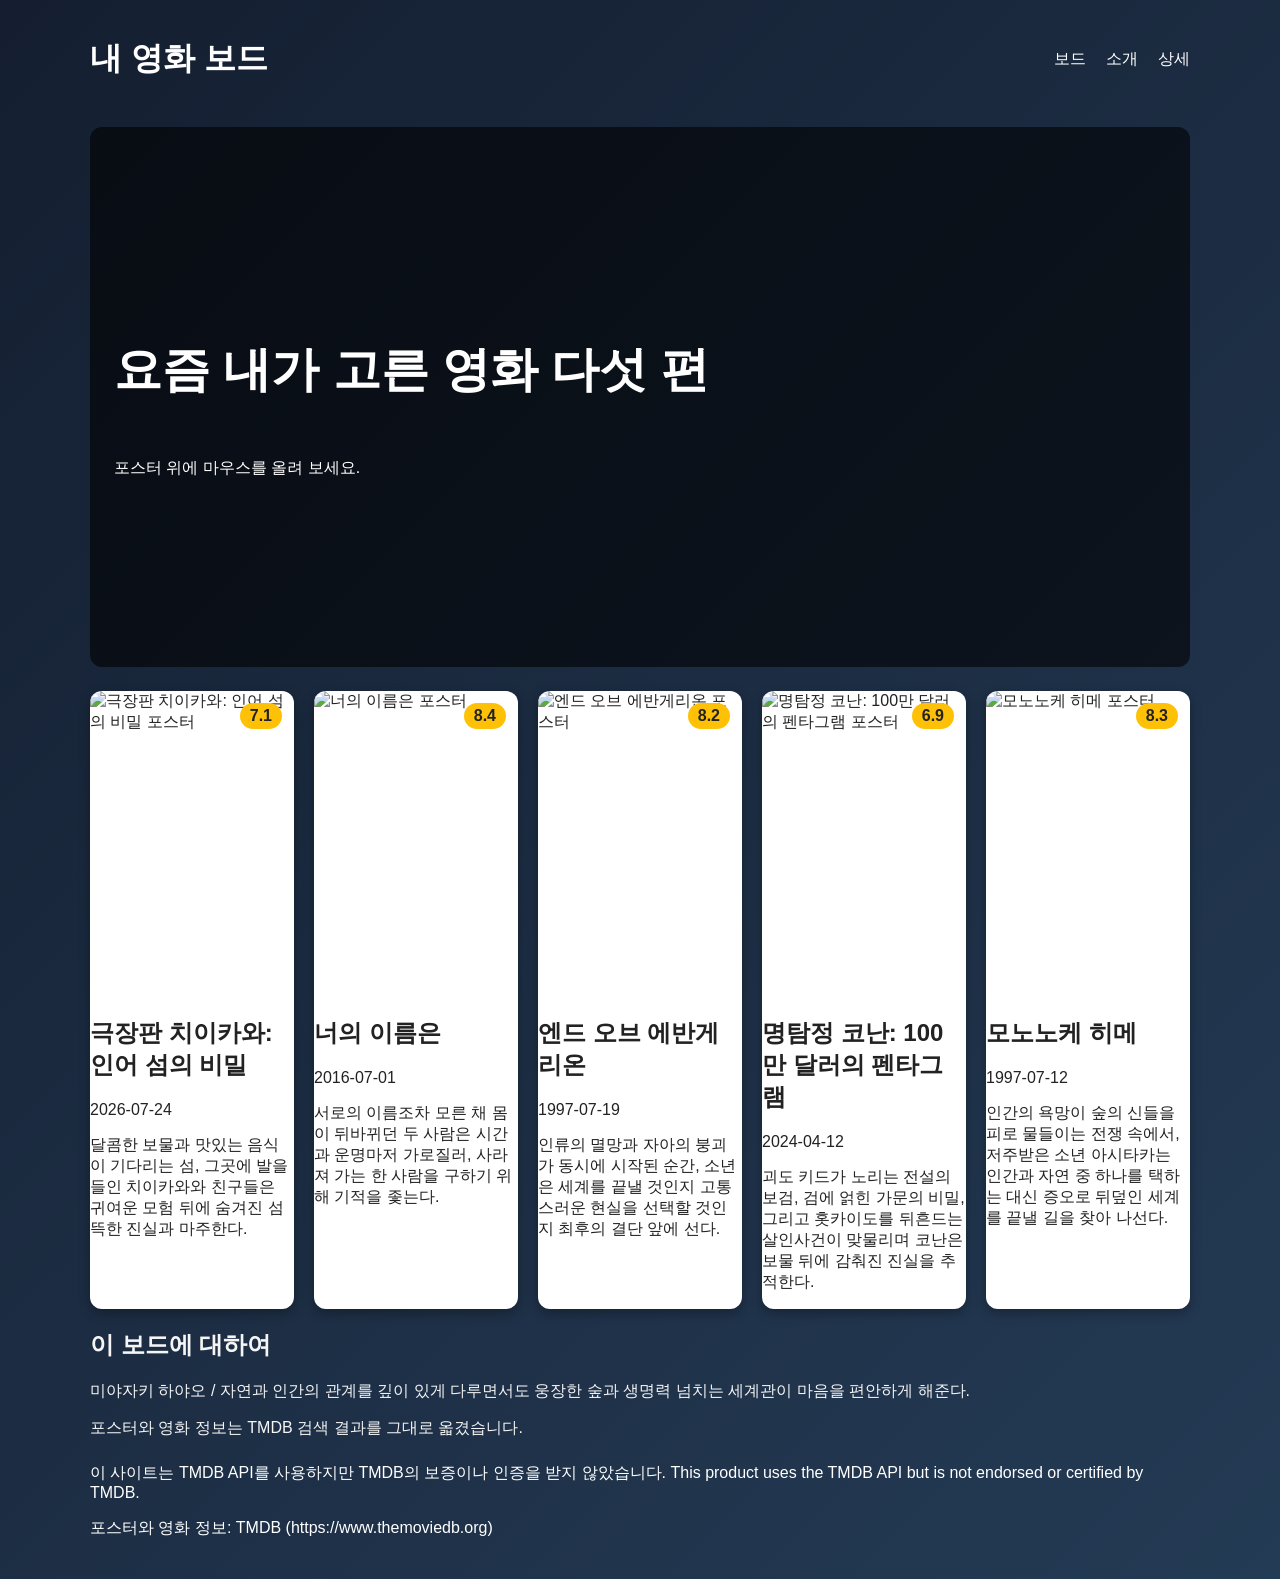
==== index.html @ 2e4b2df7 "w07 완료" ====
<!DOCTYPE html>
<html lang="ko">

<head>
    <meta charset="UTF-8">
    <meta name="viewport" content="width=device-width, initial-scale=1.0">
    <title>내 영화 보드</title>

    <link rel="stylesheet" href="style.css">
</head>

<body>
    <header class="top">
        <h1>내 영화 보드</h1>
        <nav>
            <ul>
                <li><a href="#board">보드</a></li>
                <li><a href="#about">소개</a></li>
                <li><a href="#detail.html">상세</a></li>
            </ul>
        </nav>
    </header>

    <section class="hero">
        <h2>요즘 내가 고른 영화 다섯 편</h2>
        <p>포스터 위에 마우스를 올려 보세요.</p>
    </section>


    <main>
        <section class="board" id="board">

            <article class="card">
                <img class="poster" src="https://image.tmdb.org/t/p/w342/5TMyytCI5Pfc9c1eNsljiCdiB05.jpg"
                    alt="극장판 치이카와: 인어 섬의 비밀 포스터">
                <span class="badge">7.1</span>
                <div class="info">
                    <h2>극장판 치이카와: 인어 섬의 비밀</h2>
                    <p class="year">2026-07-24</p>
                    <p class="overview">달콤한 보물과 맛있는 음식이 기다리는 섬, 그곳에 발을 들인 치이카와와 친구들은 귀여운 모험 뒤에 숨겨진 섬뜩한 진실과 마주한다. </p>
                </div>
            </article>

            <article class="card">
                <img class="poster" src="https://image.tmdb.org/t/p/w342/2DJCufz3Oa703PbLjNX1pM6MCG2.jpg"
                    alt="너의 이름은 포스터">
                <span class="badge">8.4</span>
                <div class="info">
                    <h2>너의 이름은</h2>
                    <p class="year">2016-07-01</p>
                    <p class="overview">서로의 이름조차 모른 채 몸이 뒤바뀌던 두 사람은 시간과 운명마저 가로질러, 사라져 가는 한 사람을 구하기 위해 기적을 좇는다.</p>
                </div>
            </article>

            <article class="card">
                <img class="poster" src="https://image.tmdb.org/t/p/w342/AfyuI3glMCBDFmNPj9PY6DwbgGp.jpg"
                    alt="엔드 오브 에반게리온 포스터">
                <span class="badge">8.2</span>
                <div class="info">
                    <h2>엔드 오브 에반게리온</h2>
                    <p class="year">1997-07-19</p>
                    <p class="overview">인류의 멸망과 자아의 붕괴가 동시에 시작된 순간, 소년은 세계를 끝낼 것인지 고통스러운 현실을 선택할 것인지 최후의 결단 앞에 선다. </p>
                </div>
            </article>

            <article class="card">
                <img class="poster" src="https://image.tmdb.org/t/p/w342/4TMkOnI6rCYxqD059aeeQSBv5mc.jpg"
                    alt="명탐정 코난: 100만 달러의 펜타그램 포스터">
                <span class="badge">6.9</span>
                <div class="info">
                    <h2>명탐정 코난: 100만 달러의 펜타그램</h2>
                    <p class="year">2024-04-12</p>
                    <p class="overview">괴도 키드가 노리는 전설의 보검, 검에 얽힌 가문의 비밀, 그리고 홋카이도를 뒤흔드는 살인사건이 맞물리며 코난은 보물 뒤에 감춰진 진실을
                        추적한다.
                    </p>
                </div>
            </article>

            <article class="card">
                <img class="poster" src="https://image.tmdb.org/t/p/w342/gl0jzn4BupSbL2qMVeqrjKkF9Js.jpg"
                    alt="모노노케 히메 포스터">
                <span class="badge">8.3</span>
                <div class="info">
                    <h2>모노노케 히메</h2>
                    <p class="year">1997-07-12</p>
                    <p class="overview">인간의 욕망이 숲의 신들을 피로 물들이는 전쟁 속에서, 저주받은 소년 아시타카는 인간과 자연 중 하나를 택하는 대신 증오로 뒤덮인 세계를 끝낼
                        길을
                        찾아 나선다. </p>
                </div>
            </article>
        </section>

        <section id="about">
            <h2>이 보드에 대하여</h2>
            <p>미야자키 하야오 / 자연과 인간의 관계를 깊이 있게 다루면서도 웅장한 숲과 생명력 넘치는 세계관이 마음을 편안하게 해준다.</p>
            <p>포스터와 영화 정보는 TMDB 검색 결과를 그대로 옯겼습니다.</p>
        </section>
    </main>

    <footer>
        <p>이 사이트는 TMDB API를 사용하지만 TMDB의 보증이나 인증을 받지 않았습니다.
            This product uses the TMDB API but is not endorsed or certified by TMDB.</p>
        <p>포스터와 영화 정보: TMDB (https://www.themoviedb.org)</p>
    </footer>
</body>

</html>
---- style.css ----
body {
    background: linear-gradient(135deg, #141e30, #243b55);
    min-height: 100vh;
    box-sizing: border-box;
    margin: 0;
    padding: 16px;
    color: #f5f5f5;
    font-family: "Do Hyeon", sans-serif;
}

.card {
    border-radius: 12px;
    overflow: hidden;
    color: #222;
    box-shadow: 0 4px 12px rgba(0, 0, 0, 0.3);
    background: #fff;
    position: relative;
    transition: transform 0.3s, box-shadow 0.3s;
}

.card:hover {
    transform: translateY(-8px);
    box-shadow: 0 12px 32px rgba(255, 193, 7, 0.6);
}

.poster {
    width: 100%;
    display: block;
    aspect-ratio: 2 / 3;
    object-fit: cover;
}

.badge {
    position: absolute;
    top: 12px;
    right: 12px;
    background: #ffc107;
    color: #222;
    padding: 4px 10px;
    border-radius: 999px;
    font-weight: bold;
    animation: pulse 2s infinite;
}

.board {
    display: grid;
    grid-template-columns: repeat(auto-fit, minmax(200px, 1fr));
    gap: 20px;
}

.top {
    display: flex;
    justify-content: space-between;
    align-items: center;
}

.hero {
    background-image: linear-gradient(rgba(0, 0, 0, 0.6), rgba(0, 0, 0, 0.6)), url("https://image.tmdb.org/t/p/w1280/rVOll8XOde5BuIF4tGO1q0pfngQ.jpg");
    background-size: cover;
    background-position: center;
    min-height: 40vh;
    padding: 24px;
    box-sizing: border-box;
    color: #fff;
    border-radius: 12px;
    display: flex;
    flex-direction: column;
    justify-content: center;
}

nav ul {
    display: flex;
    gap: 20px;
    list-style: none;
    padding: 0;
    margin: 0;
    flex-direction: column;


}

nav a {
    color: #fff;
    text-decoration: none;
}

main,
.top,
.hero,
footer {
    max-width: 1100px;
    margin: 0 auto 24px;
}

h1 {
    color: #fff;
}

footer {
    color: #fff;
}

@keyframes pulse {

    0%,
    100% {
        transform: scale(1);
    }

    50% {
        transform: scale(1.15);
    }
}

@media (min-width: 1024px) {
    .hero {
        min-height: 60vh;
    }

    .hero h2 {
        font-size: 3rem;
    }
}

@media (min-width: 600px) {
    nav ul {
        flex-direction: row;
        gap: 20px;
    }
}
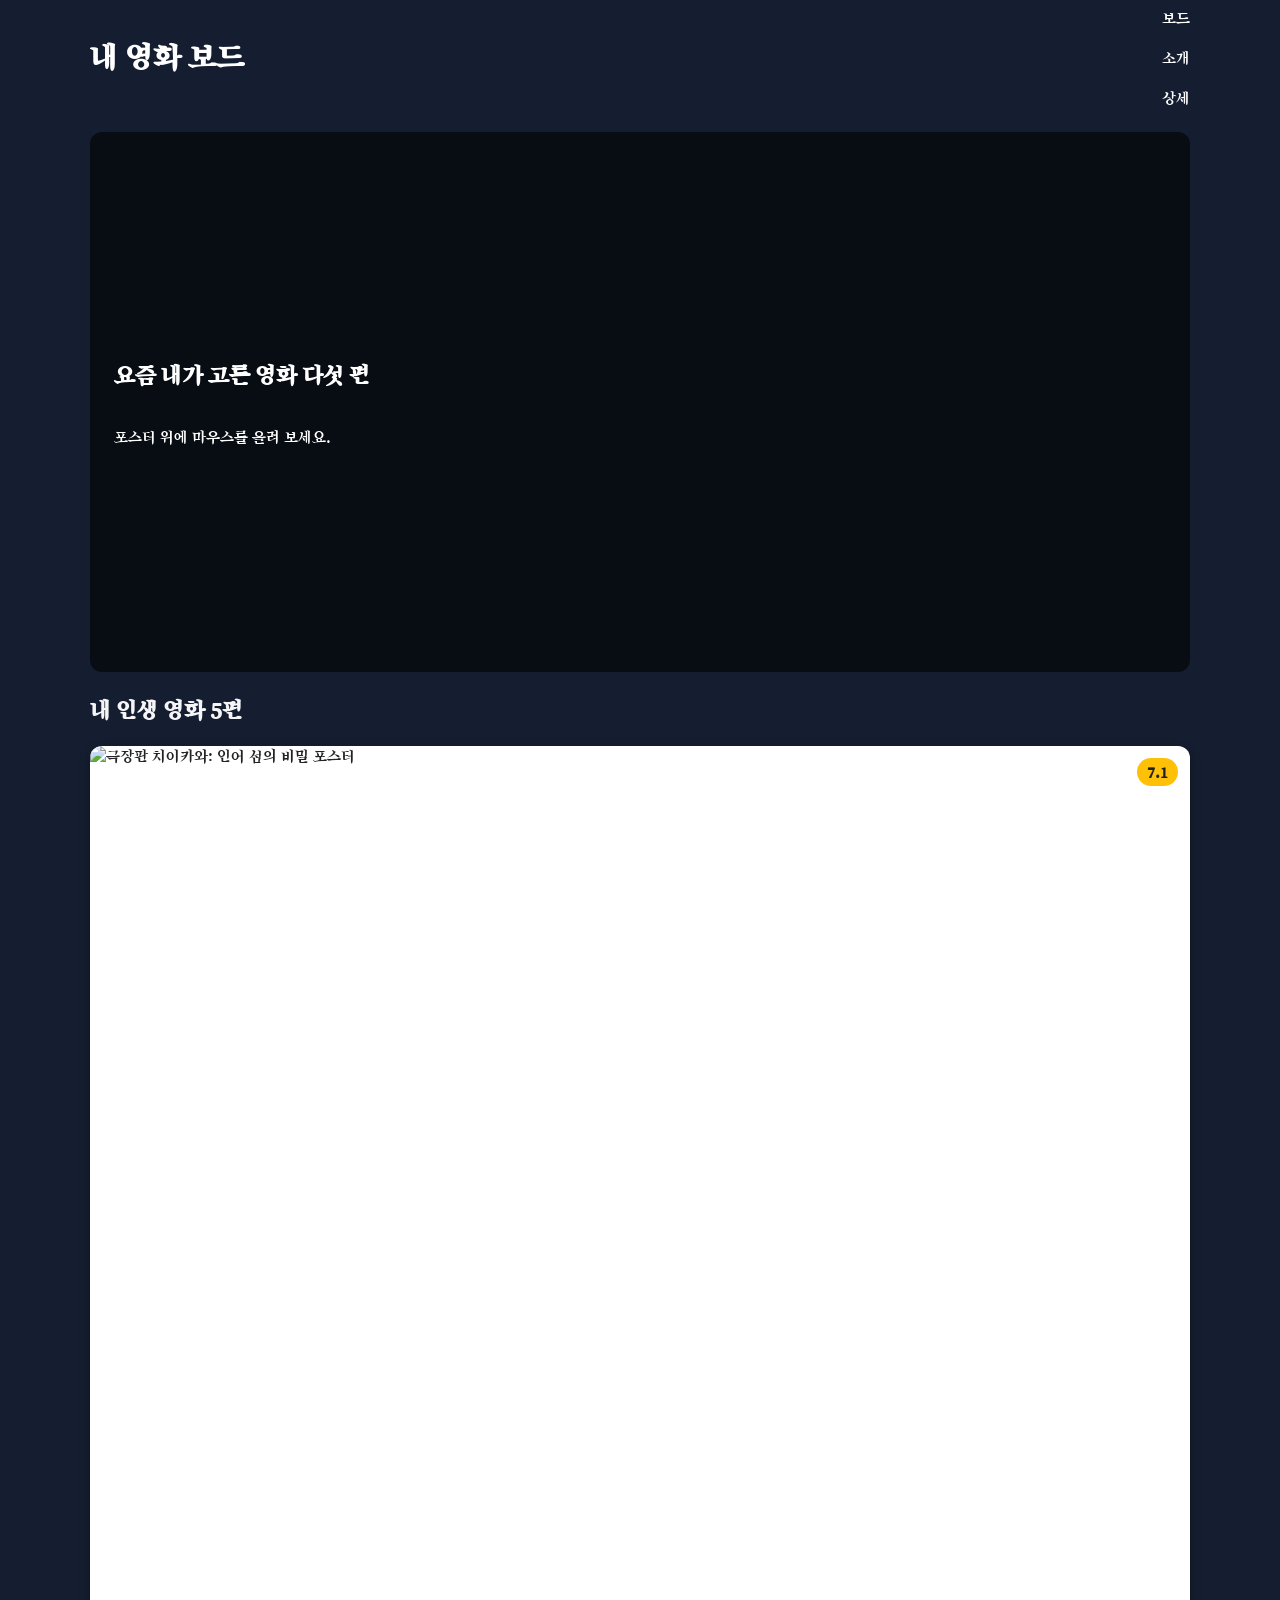
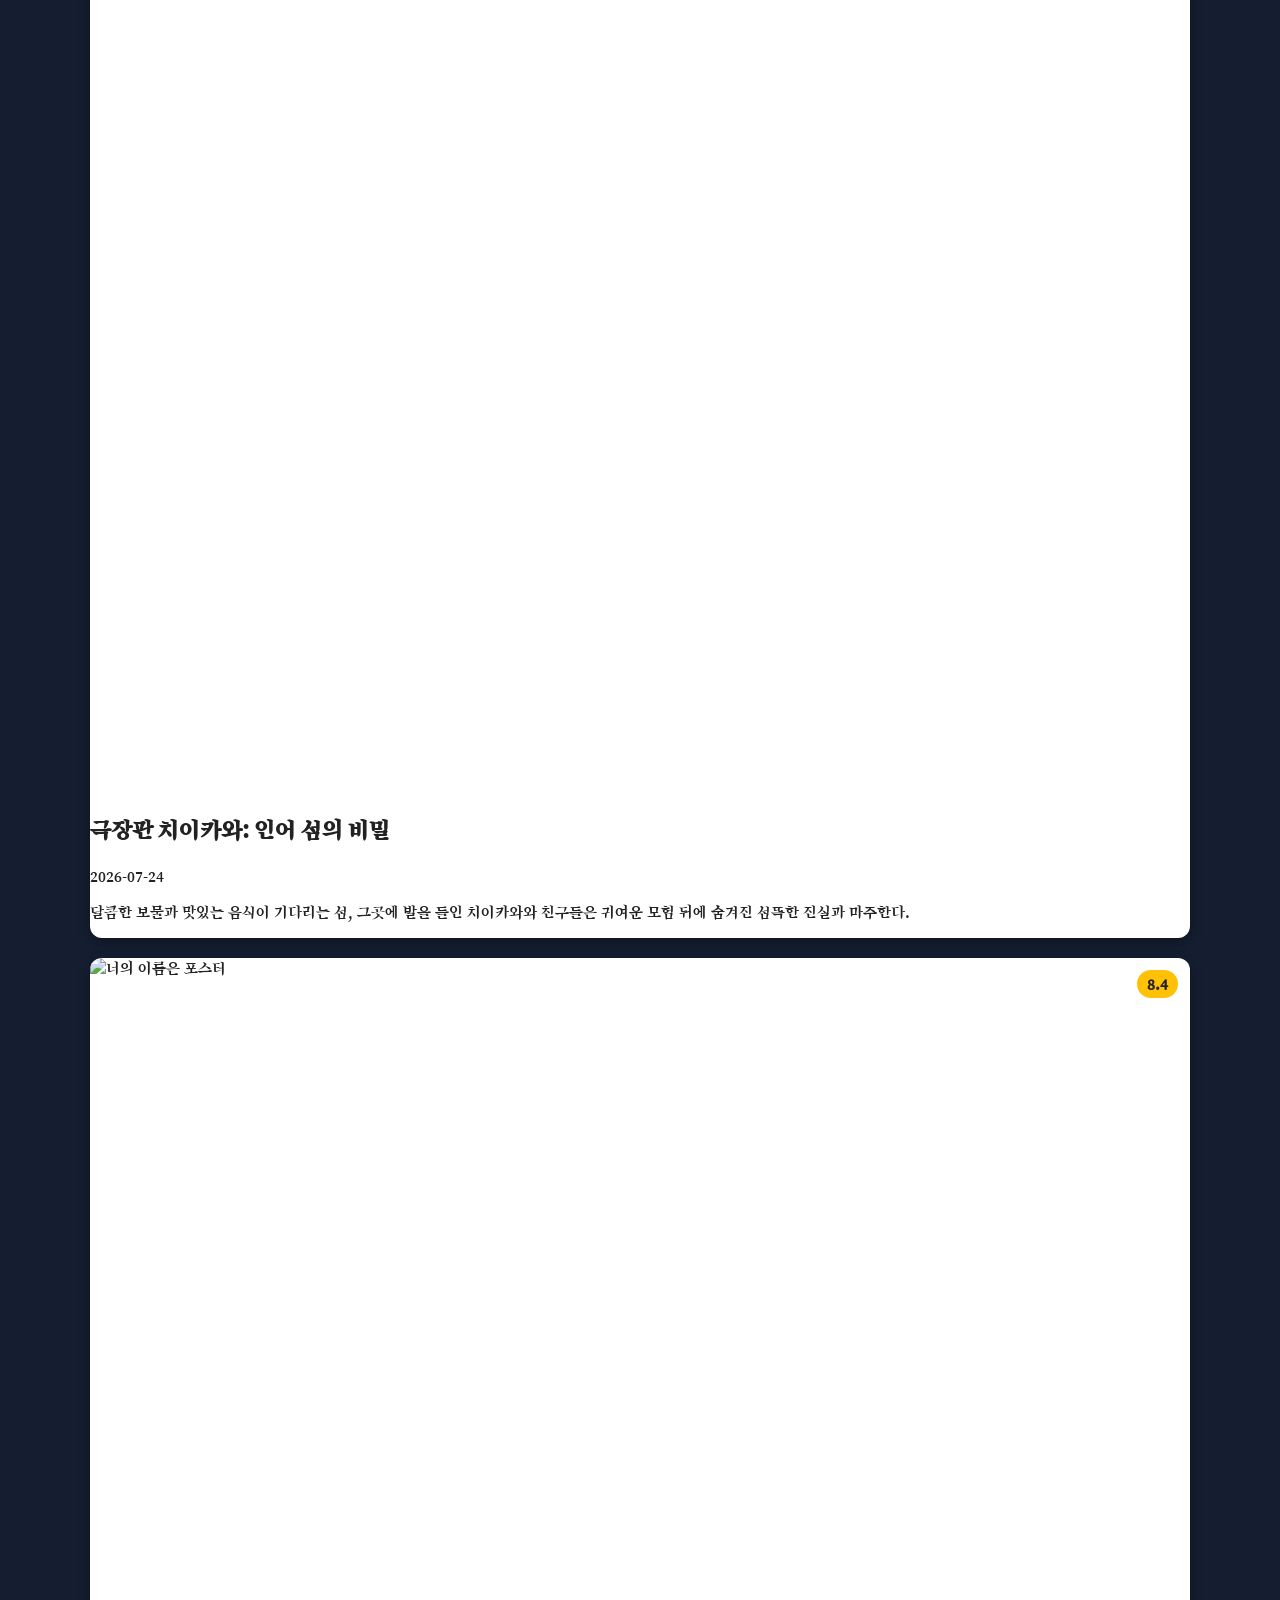
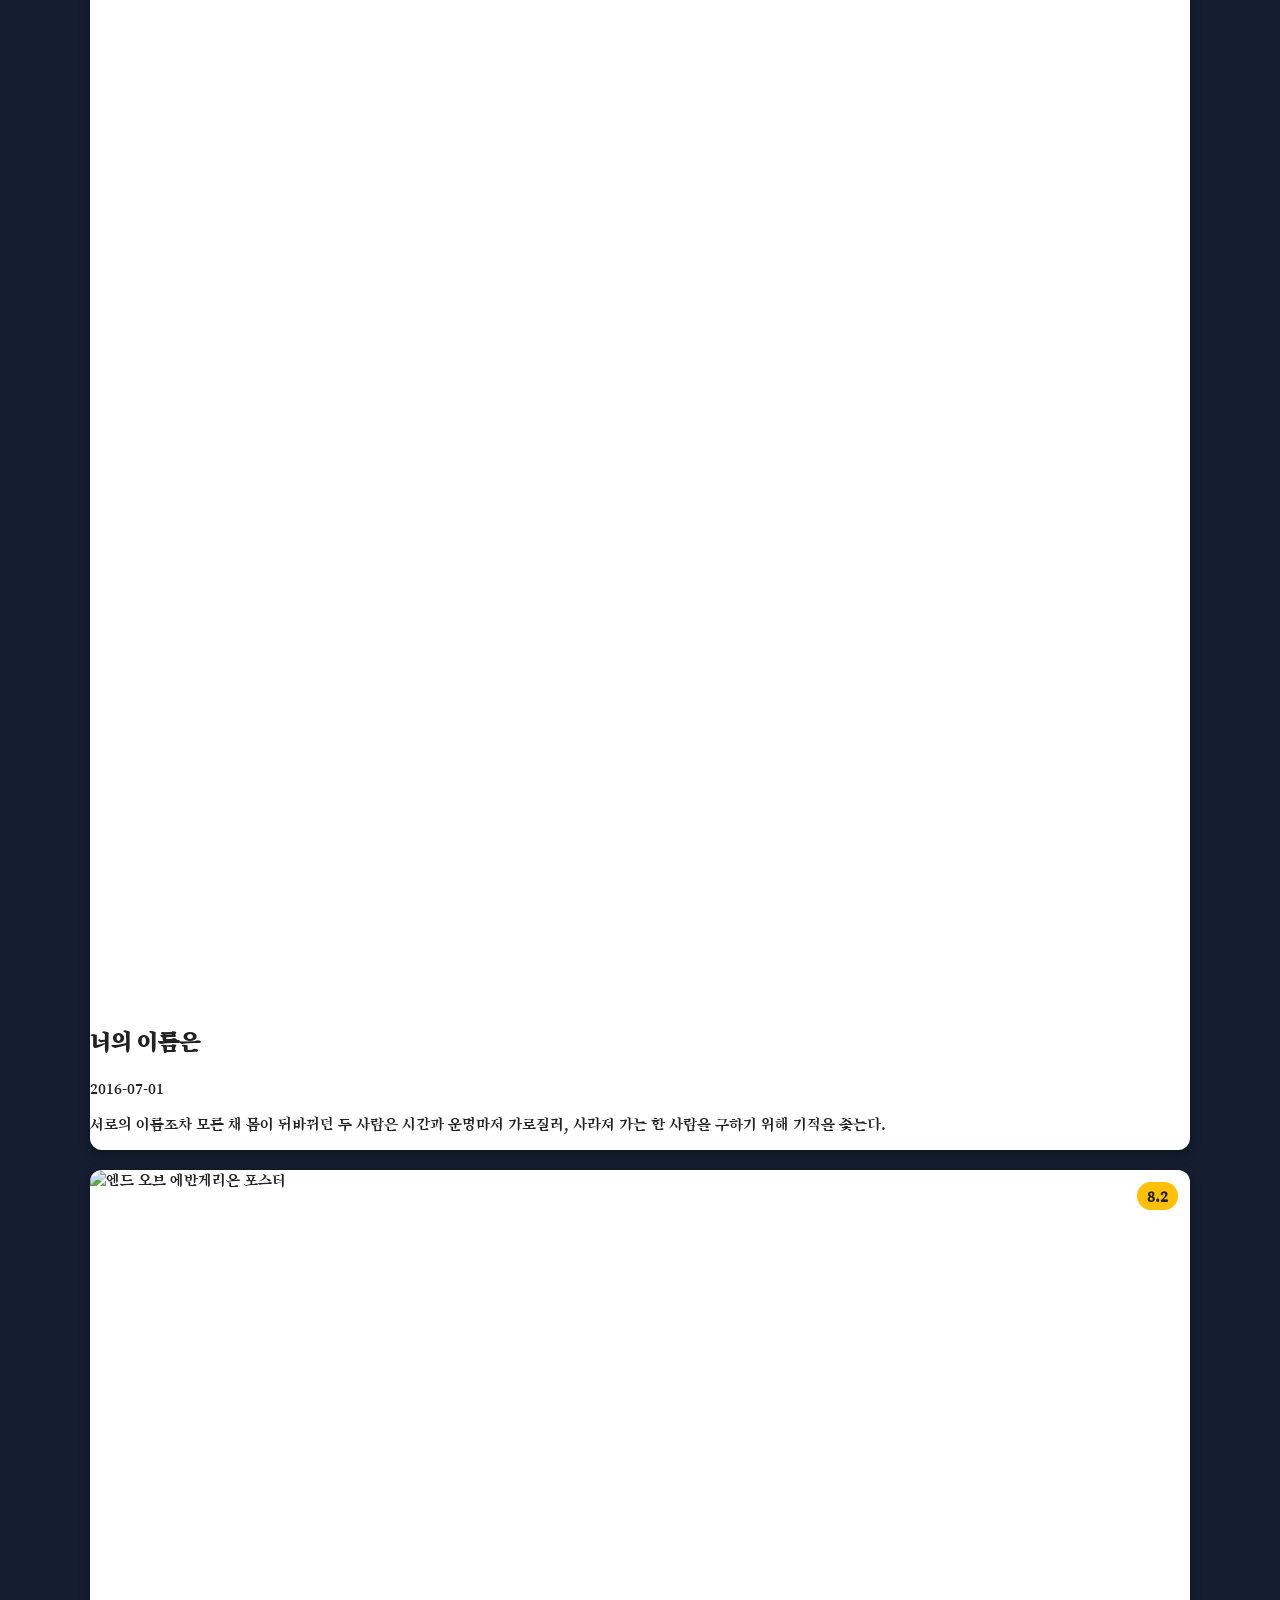
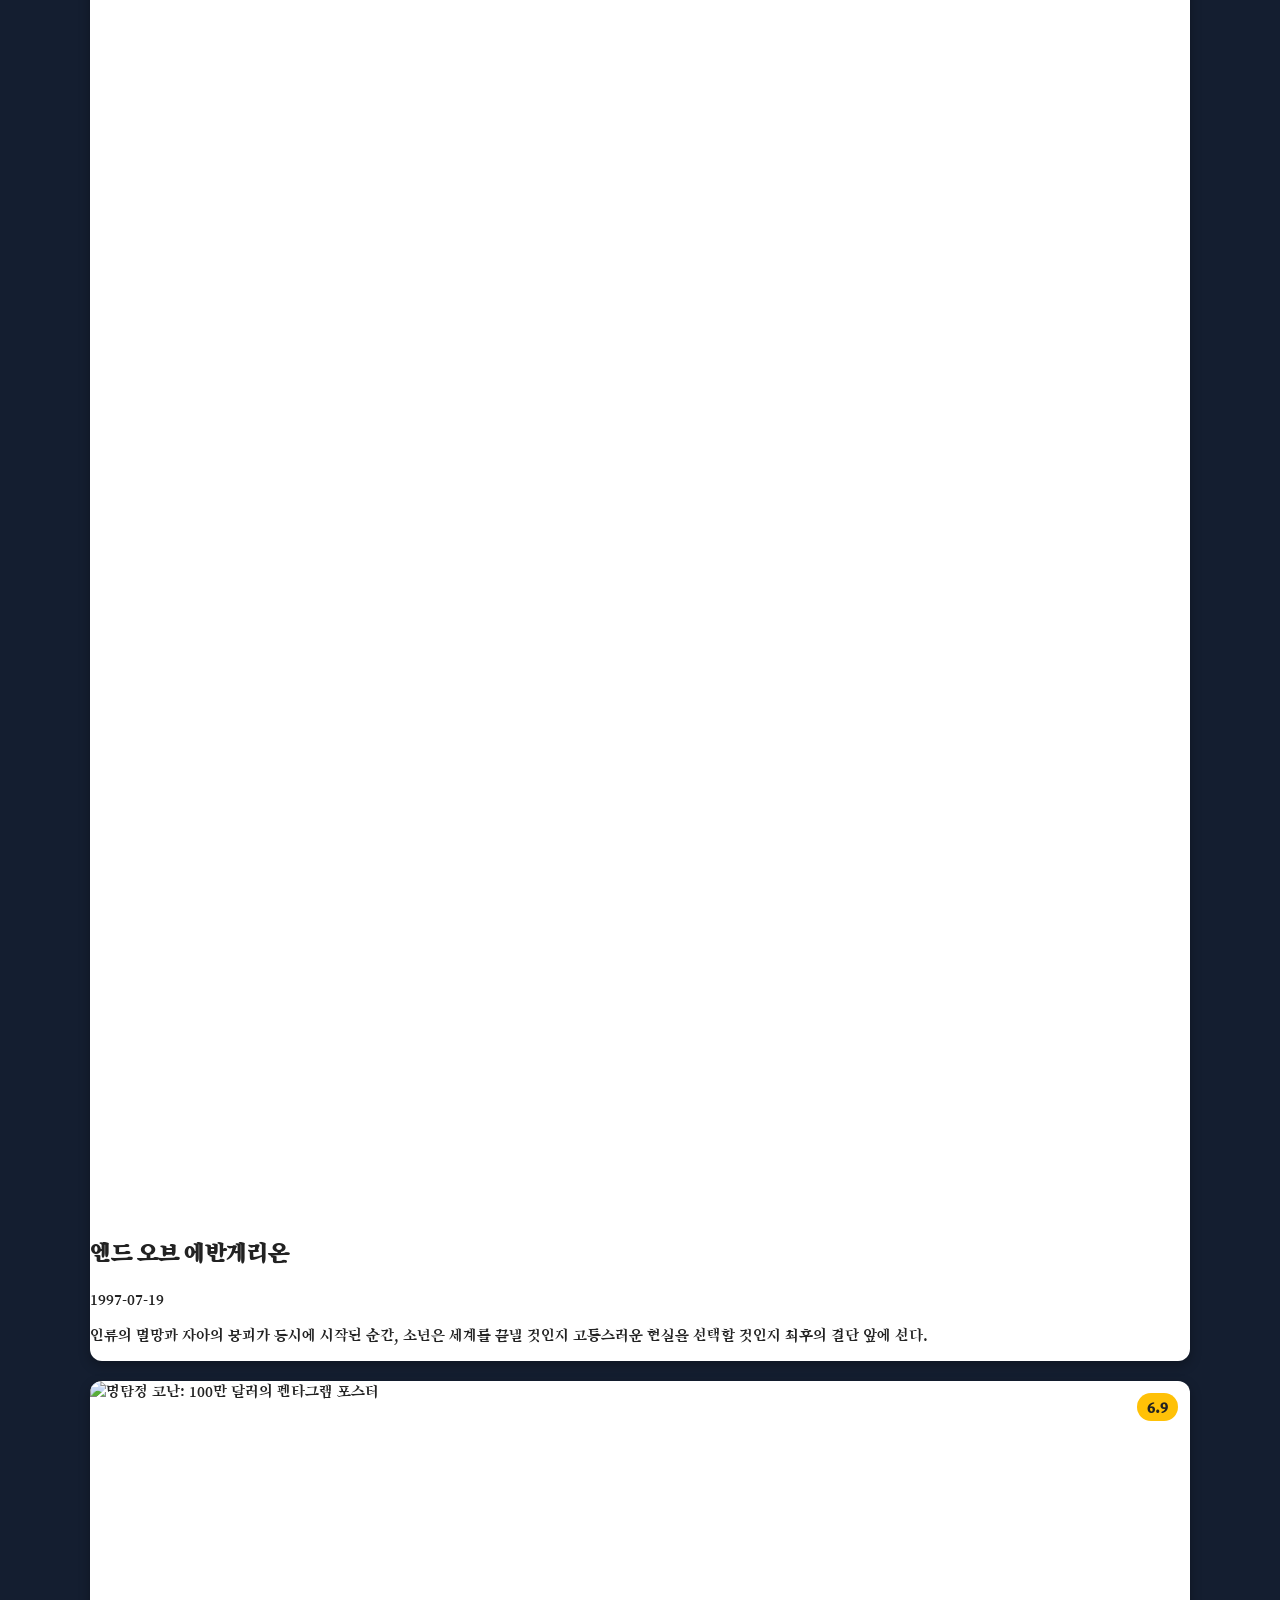
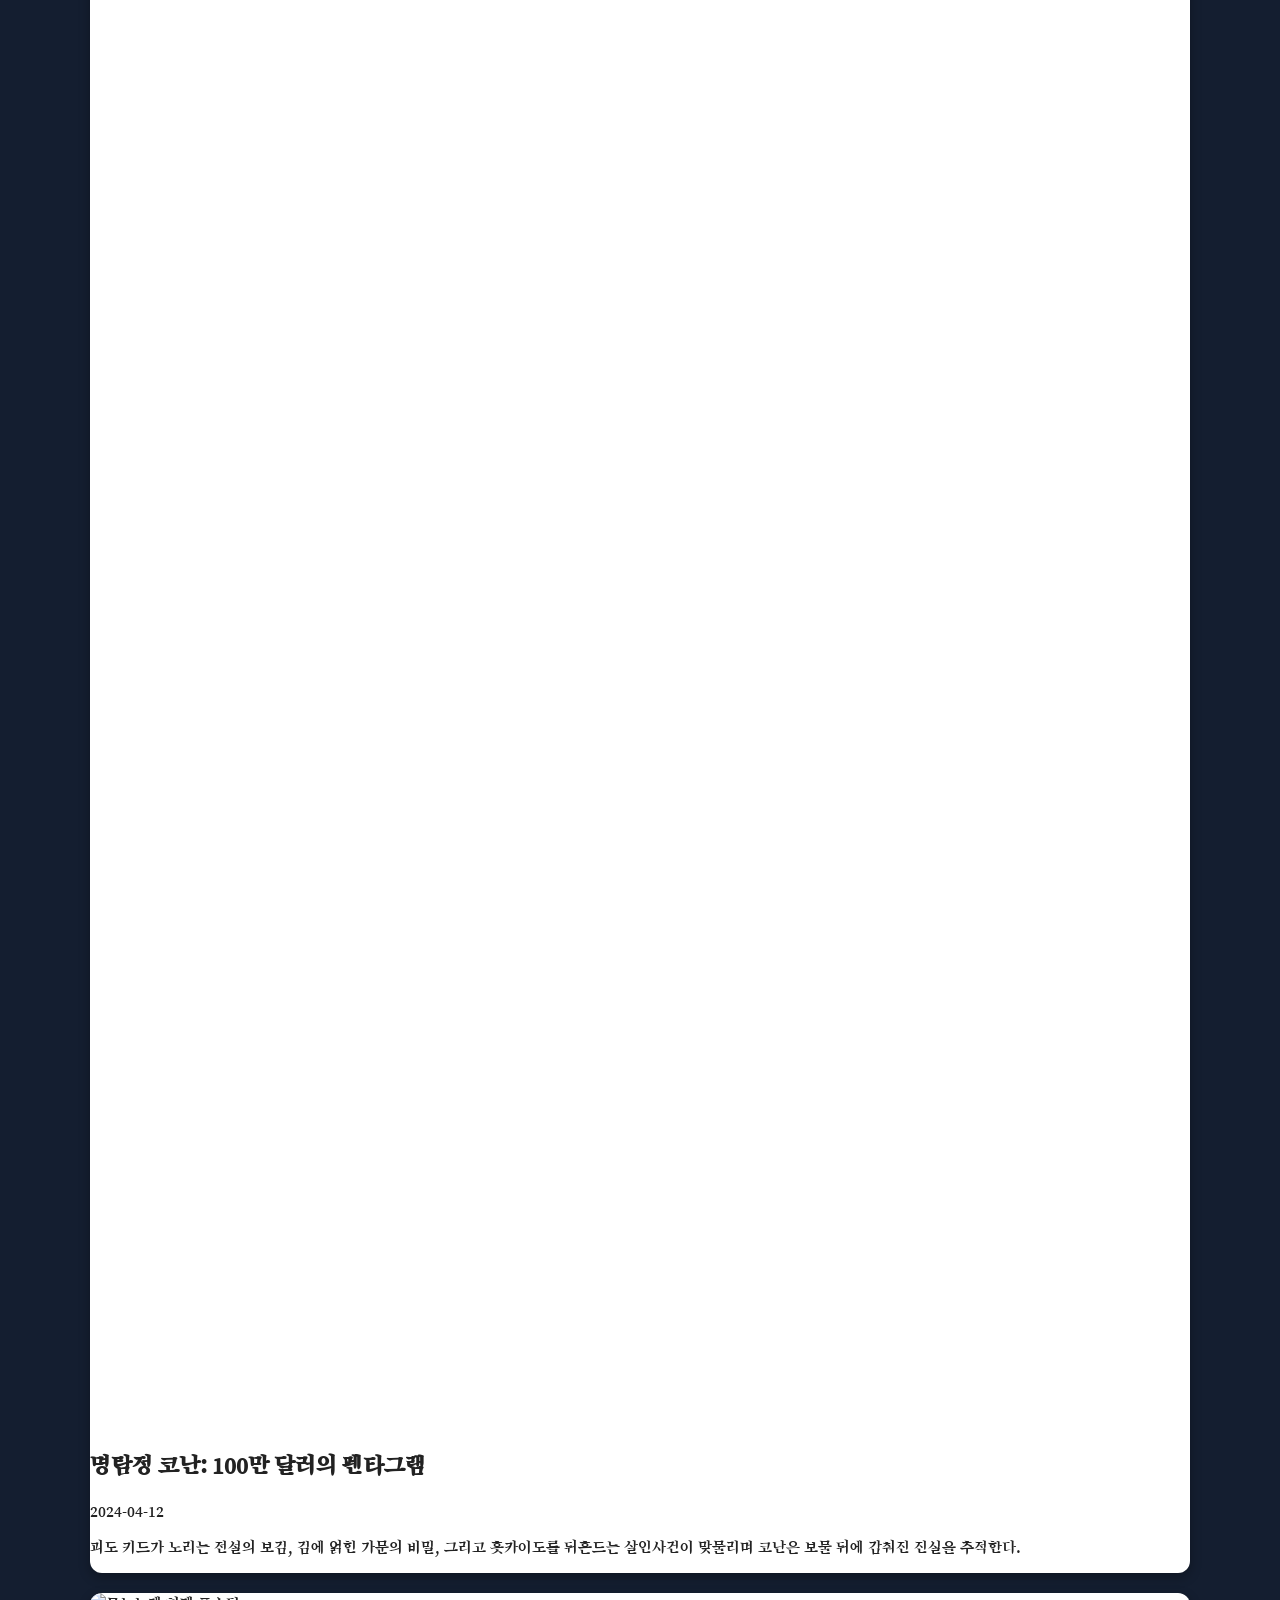
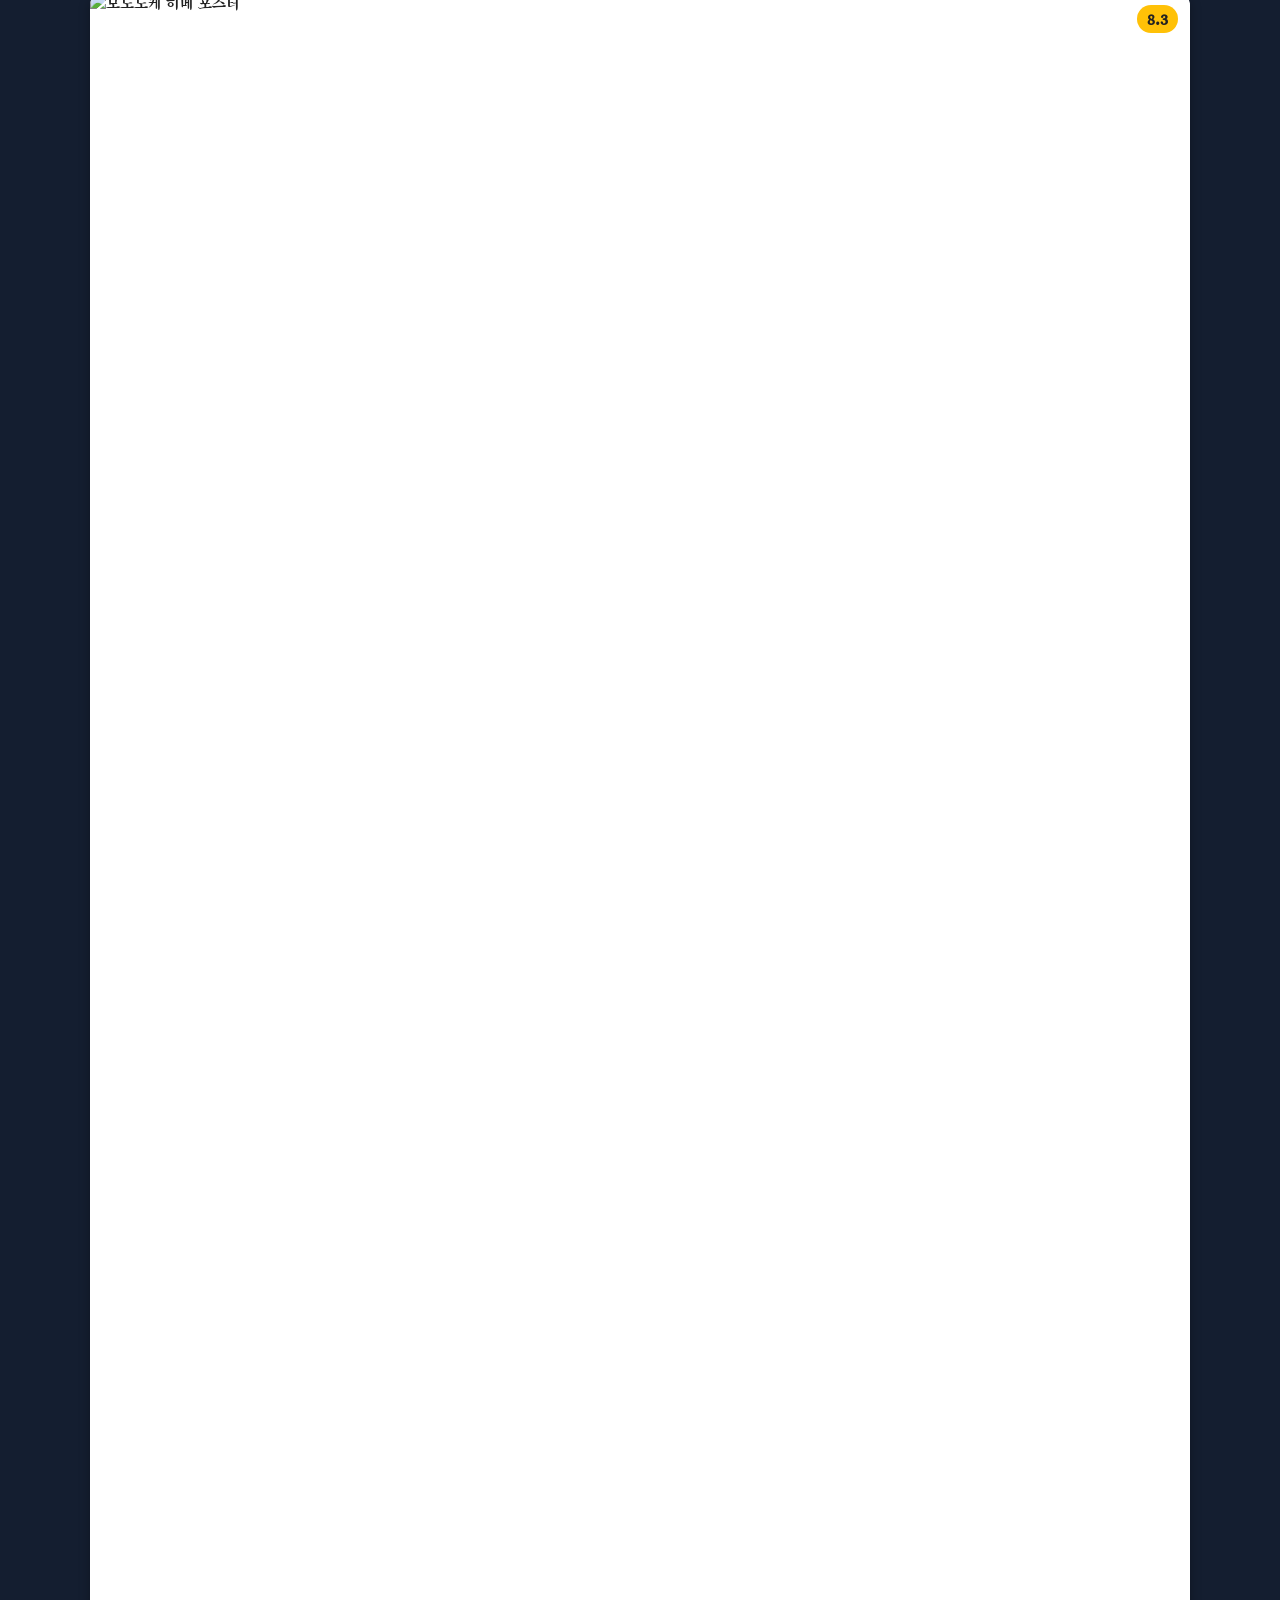
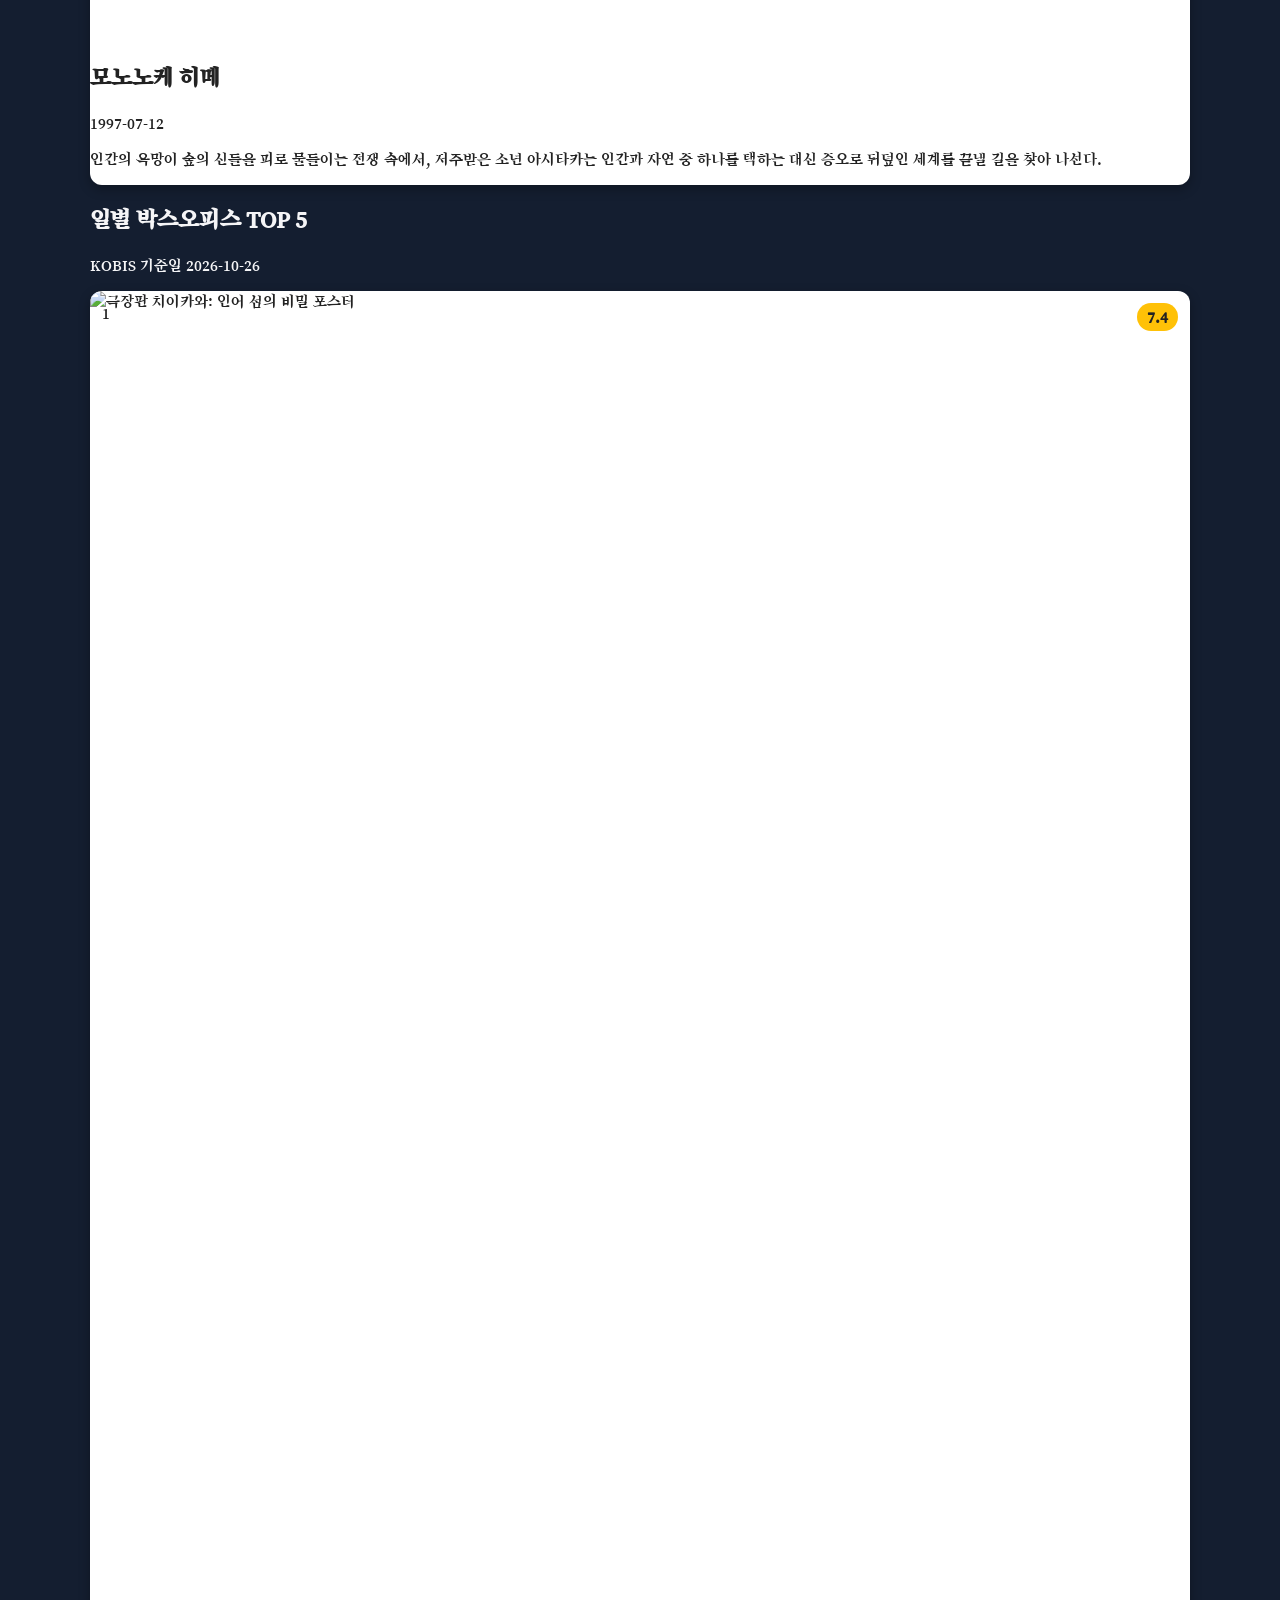
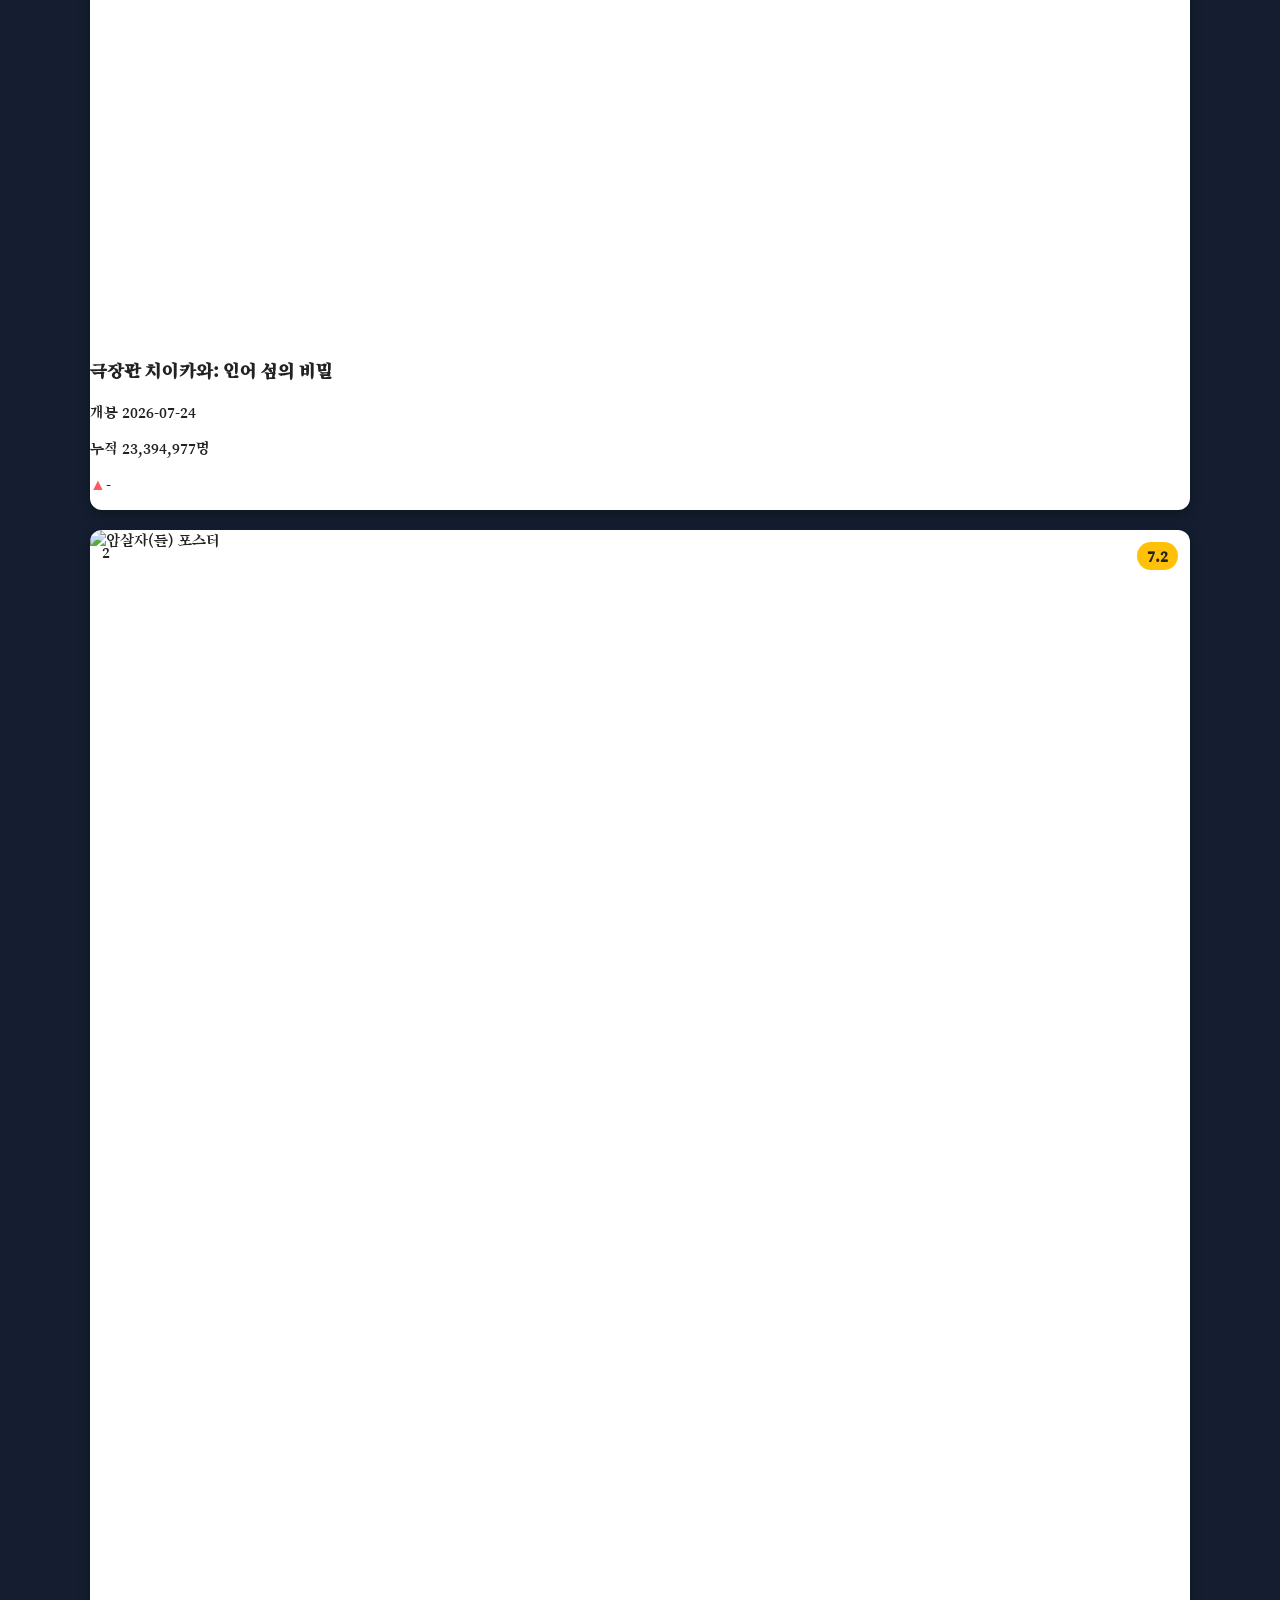
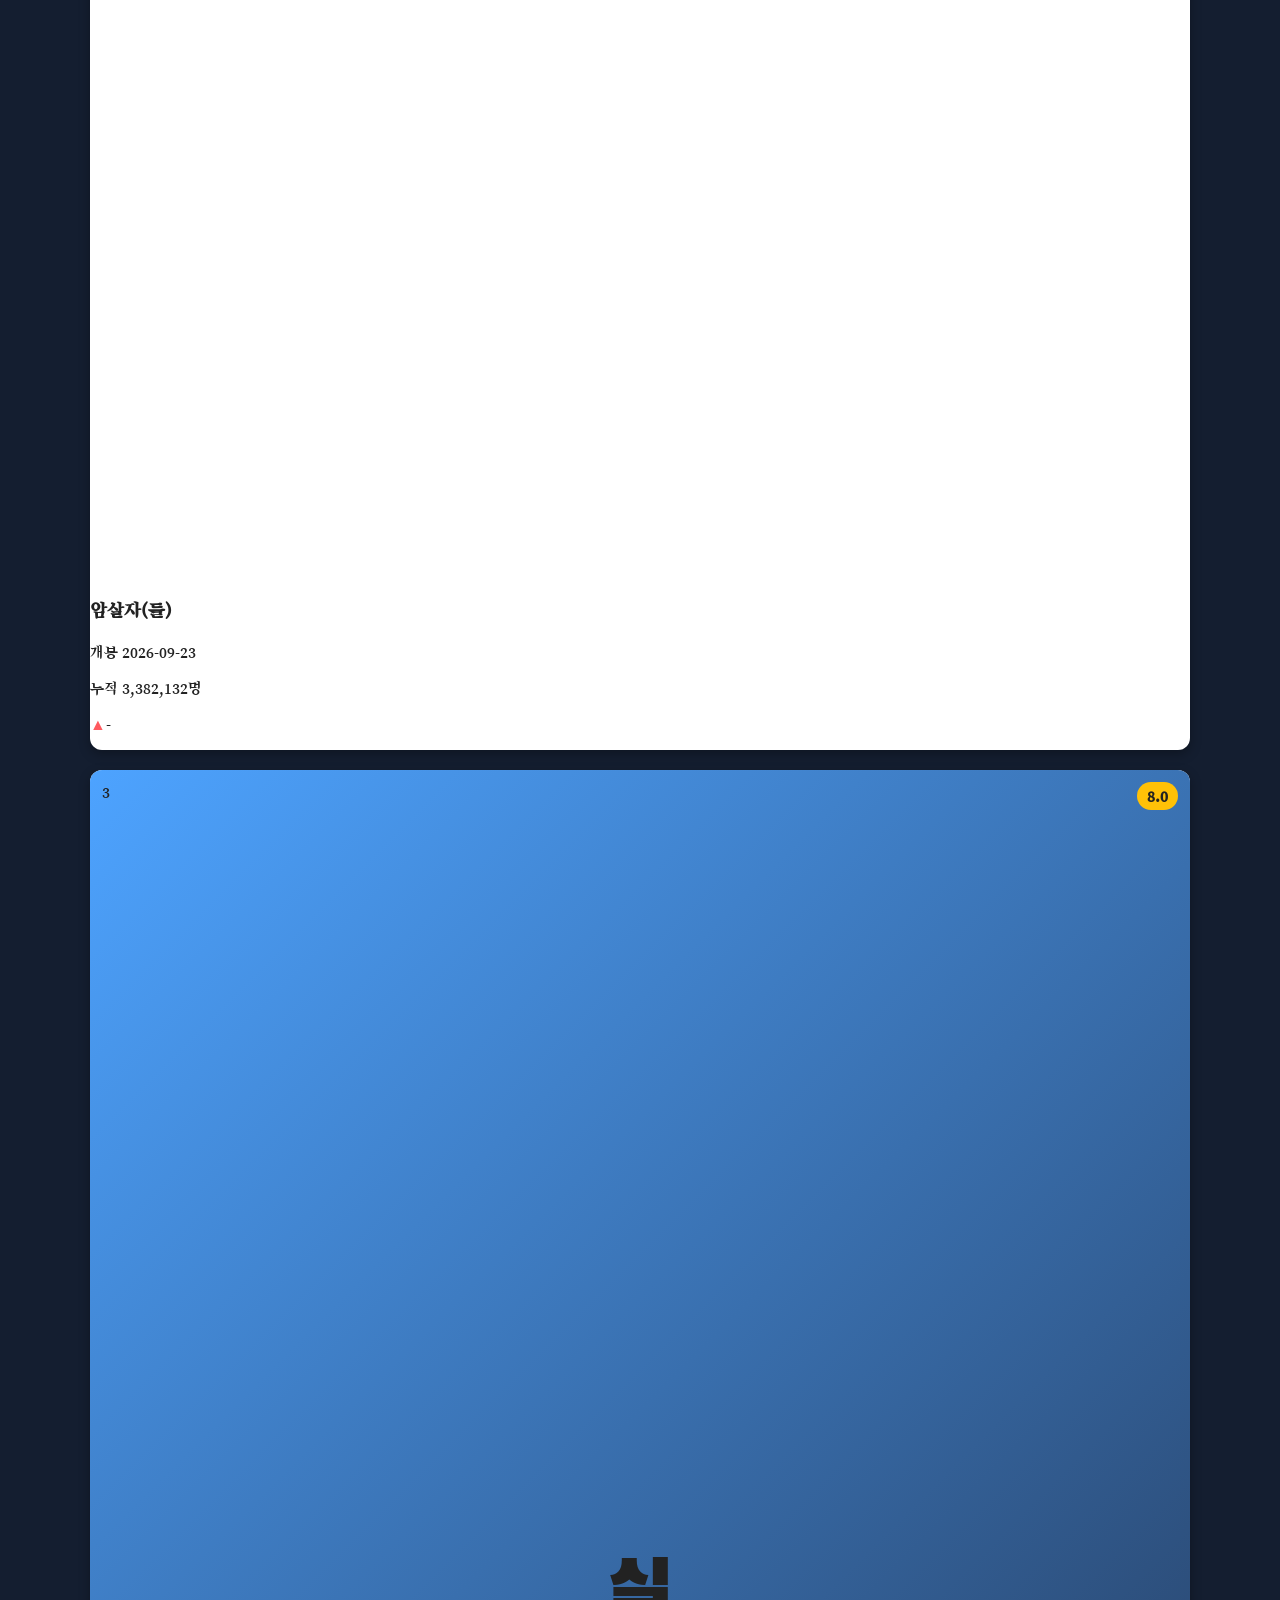
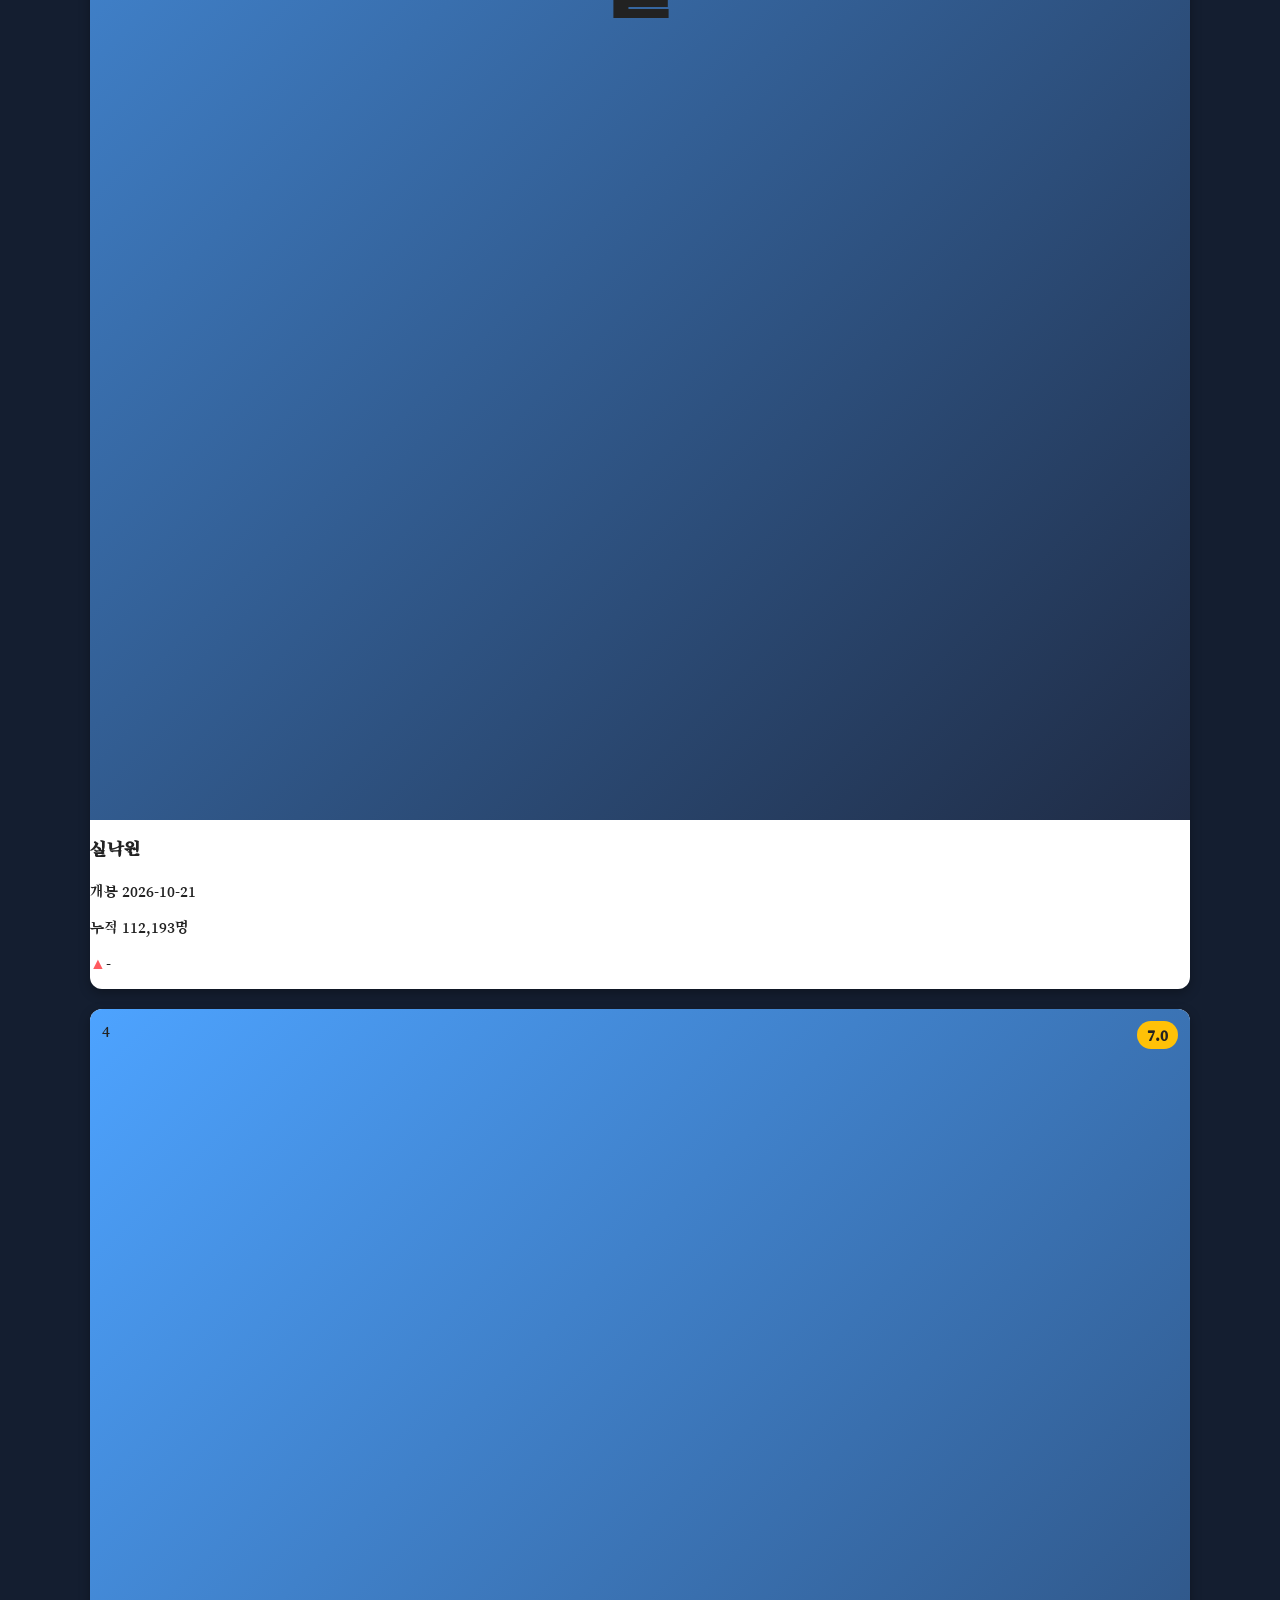
==== commit 71edd2c9: "edit homework" ====
--- a/index.html
+++ b/index.html
@@ -5,6 +5,10 @@
     <meta charset="UTF-8">
     <meta name="viewport" content="width=device-width, initial-scale=1.0">
     <title>내 영화 보드</title>
+    <link rel="preconnect" href="https://fonts.googleapis.com">
+    <link rel="preconnect" href="https://fonts.gstatic.com" crossorigin>
+    <link href="https://fonts.googleapis.com/css2?family=Black+Han+Sans&family=Song+Myung&display=swap"
+        rel="stylesheet">
 
     <link rel="stylesheet" href="style.css">
 </head>
@@ -14,8 +18,8 @@
         <h1>내 영화 보드</h1>
         <nav>
             <ul>
-                <li><a href="#board">보드</a></li>
-                <li><a href="#about">소개</a></li>
+                <li><a href="#mine">보드</a></li>
+                <li><a href="#boxoffice">소개</a></li>
                 <li><a href="#detail.html">상세</a></li>
             </ul>
         </nav>
@@ -28,72 +32,141 @@
 
 
     <main>
-        <section class="board" id="board">
+        <section id="mine">
+            <h2>내 인생 영화 5편</h2>
+            <div class="board">
 
-            <article class="card">
-                <img class="poster" src="https://image.tmdb.org/t/p/w342/5TMyytCI5Pfc9c1eNsljiCdiB05.jpg"
-                    alt="극장판 치이카와: 인어 섬의 비밀 포스터">
-                <span class="badge">7.1</span>
-                <div class="info">
-                    <h2>극장판 치이카와: 인어 섬의 비밀</h2>
-                    <p class="year">2026-07-24</p>
-                    <p class="overview">달콤한 보물과 맛있는 음식이 기다리는 섬, 그곳에 발을 들인 치이카와와 친구들은 귀여운 모험 뒤에 숨겨진 섬뜩한 진실과 마주한다. </p>
-                </div>
-            </article>
+                <article class="card">
+                    <img class="poster" src="https://image.tmdb.org/t/p/w342/5TMyytCI5Pfc9c1eNsljiCdiB05.jpg"
+                        alt="극장판 치이카와: 인어 섬의 비밀 포스터">
+                    <span class="badge">7.1</span>
+                    <div class="info">
+                        <h2>극장판 치이카와: 인어 섬의 비밀</h2>
+                        <p class="year">2026-07-24</p>
+                        <p class="overview">달콤한 보물과 맛있는 음식이 기다리는 섬, 그곳에 발을 들인 치이카와와 친구들은 귀여운 모험 뒤에 숨겨진 섬뜩한 진실과 마주한다.
+                        </p>
+                    </div>
+                </article>
 
-            <article class="card">
-                <img class="poster" src="https://image.tmdb.org/t/p/w342/2DJCufz3Oa703PbLjNX1pM6MCG2.jpg"
-                    alt="너의 이름은 포스터">
-                <span class="badge">8.4</span>
-                <div class="info">
-                    <h2>너의 이름은</h2>
-                    <p class="year">2016-07-01</p>
-                    <p class="overview">서로의 이름조차 모른 채 몸이 뒤바뀌던 두 사람은 시간과 운명마저 가로질러, 사라져 가는 한 사람을 구하기 위해 기적을 좇는다.</p>
-                </div>
-            </article>
+                <article class="card">
+                    <img class="poster" src="https://image.tmdb.org/t/p/w342/2DJCufz3Oa703PbLjNX1pM6MCG2.jpg"
+                        alt="너의 이름은 포스터">
+                    <span class="badge">8.4</span>
+                    <div class="info">
+                        <h2>너의 이름은</h2>
+                        <p class="year">2016-07-01</p>
+                        <p class="overview">서로의 이름조차 모른 채 몸이 뒤바뀌던 두 사람은 시간과 운명마저 가로질러, 사라져 가는 한 사람을 구하기 위해 기적을 좇는다.</p>
+                    </div>
+                </article>
 
-            <article class="card">
-                <img class="poster" src="https://image.tmdb.org/t/p/w342/AfyuI3glMCBDFmNPj9PY6DwbgGp.jpg"
-                    alt="엔드 오브 에반게리온 포스터">
-                <span class="badge">8.2</span>
-                <div class="info">
-                    <h2>엔드 오브 에반게리온</h2>
-                    <p class="year">1997-07-19</p>
-                    <p class="overview">인류의 멸망과 자아의 붕괴가 동시에 시작된 순간, 소년은 세계를 끝낼 것인지 고통스러운 현실을 선택할 것인지 최후의 결단 앞에 선다. </p>
-                </div>
-            </article>
+                <article class="card">
+                    <img class="poster" src="https://image.tmdb.org/t/p/w342/AfyuI3glMCBDFmNPj9PY6DwbgGp.jpg"
+                        alt="엔드 오브 에반게리온 포스터">
+                    <span class="badge">8.2</span>
+                    <div class="info">
+                        <h2>엔드 오브 에반게리온</h2>
+                        <p class="year">1997-07-19</p>
+                        <p class="overview">인류의 멸망과 자아의 붕괴가 동시에 시작된 순간, 소년은 세계를 끝낼 것인지 고통스러운 현실을 선택할 것인지 최후의 결단 앞에 선다.
+                        </p>
+                    </div>
+                </article>
 
-            <article class="card">
-                <img class="poster" src="https://image.tmdb.org/t/p/w342/4TMkOnI6rCYxqD059aeeQSBv5mc.jpg"
-                    alt="명탐정 코난: 100만 달러의 펜타그램 포스터">
-                <span class="badge">6.9</span>
-                <div class="info">
-                    <h2>명탐정 코난: 100만 달러의 펜타그램</h2>
-                    <p class="year">2024-04-12</p>
-                    <p class="overview">괴도 키드가 노리는 전설의 보검, 검에 얽힌 가문의 비밀, 그리고 홋카이도를 뒤흔드는 살인사건이 맞물리며 코난은 보물 뒤에 감춰진 진실을
-                        추적한다.
-                    </p>
-                </div>
-            </article>
+                <article class="card">
+                    <img class="poster" src="https://image.tmdb.org/t/p/w342/4TMkOnI6rCYxqD059aeeQSBv5mc.jpg"
+                        alt="명탐정 코난: 100만 달러의 펜타그램 포스터">
+                    <span class="badge">6.9</span>
+                    <div class="info">
+                        <h2>명탐정 코난: 100만 달러의 펜타그램</h2>
+                        <p class="year">2024-04-12</p>
+                        <p class="overview">괴도 키드가 노리는 전설의 보검, 검에 얽힌 가문의 비밀, 그리고 홋카이도를 뒤흔드는 살인사건이 맞물리며 코난은 보물 뒤에 감춰진 진실을
+                            추적한다.
+                        </p>
+                    </div>
+                </article>
 
-            <article class="card">
-                <img class="poster" src="https://image.tmdb.org/t/p/w342/gl0jzn4BupSbL2qMVeqrjKkF9Js.jpg"
-                    alt="모노노케 히메 포스터">
-                <span class="badge">8.3</span>
-                <div class="info">
-                    <h2>모노노케 히메</h2>
-                    <p class="year">1997-07-12</p>
-                    <p class="overview">인간의 욕망이 숲의 신들을 피로 물들이는 전쟁 속에서, 저주받은 소년 아시타카는 인간과 자연 중 하나를 택하는 대신 증오로 뒤덮인 세계를 끝낼
-                        길을
-                        찾아 나선다. </p>
-                </div>
-            </article>
+                <article class="card">
+                    <img class="poster" src="https://image.tmdb.org/t/p/w342/gl0jzn4BupSbL2qMVeqrjKkF9Js.jpg"
+                        alt="모노노케 히메 포스터">
+                    <span class="badge">8.3</span>
+                    <div class="info">
+                        <h2>모노노케 히메</h2>
+                        <p class="year">1997-07-12</p>
+                        <p class="overview">인간의 욕망이 숲의 신들을 피로 물들이는 전쟁 속에서, 저주받은 소년 아시타카는 인간과 자연 중 하나를 택하는 대신 증오로 뒤덮인 세계를
+                            끝낼
+                            길을
+                            찾아 나선다. </p>
+                    </div>
+                </article>
+            </div>
         </section>
 
-        <section id="about">
-            <h2>이 보드에 대하여</h2>
-            <p>미야자키 하야오 / 자연과 인간의 관계를 깊이 있게 다루면서도 웅장한 숲과 생명력 넘치는 세계관이 마음을 편안하게 해준다.</p>
-            <p>포스터와 영화 정보는 TMDB 검색 결과를 그대로 옯겼습니다.</p>
+        <section id="boxoffice">
+            <h2>일별 박스오피스 TOP 5</h2>
+            <p class="basis">KOBIS 기준일 2026-10-26</p>
+            <div class="board">
+                <article class="card">
+                    <img class="poster" src="https://image.tmdb.org/t/p/w342/5TMyytCI5Pfc9c1eNsljiCdiB05.jpg"
+                        alt="극장판 치이카와: 인어 섬의 비밀 포스터">
+                    <span class="rank">1</span>
+                    <span class="badge">7.4</span>
+                    <div class="info">
+                        <h3>극장판 치이카와: 인어 섬의 비밀</h3>
+                        <p class="year">개봉 2026-07-24</p>
+                        <p class="audience">누적 23,394,977명</p>
+                        <p class="change up">-</p>
+                    </div>
+                </article>
+
+                <article class="card">
+                    <img class="poster" src="https://image.tmdb.org/t/p/w342/c55ijsOdntj6P25vDwHLdgsBpmV.jpg"
+                        alt="암살자(들) 포스터">
+                    <span class="rank">2</span>
+                    <span class="badge">7.2</span>
+                    <div class="info">
+                        <h3>암살자(들)</h3>
+                        <p class="year">개봉 2026-09-23</p>
+                        <p class="audience">누적 3,382,132명</p>
+                        <p class="change up">-</p>
+                    </div>
+                </article>
+
+                <article class="card no-poster">
+                    <div class="poster-fallback">실</div>
+                    <span class="rank">3</span>
+                    <span class="badge">8.0</span>
+                    <div class="info">
+                        <h3>실낙원</h3>
+                        <p class="year">개봉 2026-10-21</p>
+                        <p class="audience">누적 112,193명</p>
+                        <p class="change up">-</p>
+                    </div>
+                </article>
+
+                <article class="card no-poster">
+                    <div class="poster-fallback">타</div>
+                    <span class="rank">4</span>
+                    <span class="badge">7.0</span>
+                    <div class="info">
+                        <h3>타짜: 벨제붑의 노래</h3>
+                        <p class="year">개봉 2026-09-23</p>
+                        <p class="audience">누적 2,006,488명</p>
+                        <p class="change up">-</p>
+                    </div>
+                </article>
+
+                <article class="card no-poster">
+                    <div class="poster-fallback">클</div>
+                    <span class="rank">5</span>
+                    <span class="badge">7.5</span>
+                    <div class="info">
+                        <h3>클레이페이스</h3>
+                        <p class="year">개봉 2026-10-19</p>
+                        <p class="audience">누적 84,051명</p>
+                        <p class="change up">-</p>
+                    </div>
+                </article>
+
+            </div>
         </section>
     </main>
 
@@ -101,6 +174,7 @@
         <p>이 사이트는 TMDB API를 사용하지만 TMDB의 보증이나 인증을 받지 않았습니다.
             This product uses the TMDB API but is not endorsed or certified by TMDB.</p>
         <p>포스터와 영화 정보: TMDB (https://www.themoviedb.org)</p>
+        <p>박스오피스 데이터: 영화진흥위원회 영화관입장권통합전산망(KOBIS), 기준일 2026-10-26</p>
     </footer>
 </body>
 
--- a/style.css
+++ b/style.css
@@ -1,11 +1,32 @@
 body {
-    background: linear-gradient(135deg, #141e30, #243b55);
-    min-height: 100vh;
+    background: var(--bg);
+    color: var(--text);
+    font-family: var(--font-body);
+}
+
+:root {
+    --bg: #141e30;
+    --surface: #1f2b44;
+    --text: #f5f5f7;
+    --accent: #4da3ff;
+    --warn: #ff5a5f;
+    --font-title: "Black Han Sans", sans-serif;
+    --font-body: "Song Myung", sans-serif;
+    --gap: 20px;
+}
+
+header {
+    display: flex;
+    justify-content: space-between;
+    align-items: center;
+}
+
+.container {
+    width: 100%;
+    max-width: 1100px;
+    margin: 0 auto;
+    padding: 0 16px;
     box-sizing: border-box;
-    margin: 0;
-    padding: 16px;
-    color: #f5f5f5;
-    font-family: "Do Hyeon", sans-serif;
 }
 
 .card {
@@ -21,6 +42,16 @@
 .card:hover {
     transform: translateY(-8px);
     box-shadow: 0 12px 32px rgba(255, 193, 7, 0.6);
+}
+
+.card.no-poster .poster-fallback {
+    aspect-ratio: 2 / 3;
+    display: flex;
+    align-items: center;
+    justify-content: center;
+    font-size: 5rem;
+    font-family: var(--font-title);
+    background: linear-gradient(135deg, var(--accent), var(--surface));
 }
 
 .poster {
@@ -42,10 +73,51 @@
     animation: pulse 2s infinite;
 }
 
+.detail {
+    display: grid;
+    grid-template-columns: 1fr;
+    gap: var(--gap);
+}
+
+.detail img {
+    width: 100%;
+}
+
+.detail-page {
+    background-image:
+        linear-gradient(rgba(0, 0, 0, 0.75),
+            rgba(0, 0, 0, 0.75)),
+        url("https://image.tmdb.org/t/p/w1280/5TMyytCI5Pfc9c1eNsljiCdiB05.jpg");
+
+    background-size: cover;
+    min-height: 100vh;
+}
+
+.rank {
+    position: absolute;
+    top: 12px;
+    left: 12px
+}
+
+.change.up::before {
+    content: "▲";
+    color: var(--warn);
+}
+
+.change.down::before {
+    content: "▼";
+    color: var(--accent);
+}
+
+.change.new::before {
+    content: "NEW";
+    color: var(--warm);
+}
+
 .board {
     display: grid;
-    grid-template-columns: repeat(auto-fit, minmax(200px, 1fr));
-    gap: 20px;
+    grid-template-columns: repeat(2, 1fr), repeat(4, 1fr);
+    gap: var(--gap);
 }
 
 .top {
@@ -114,17 +186,24 @@
 
 @media (min-width: 1024px) {
     .hero {
-        min-height: 60vh;
-    }
-
-    .hero h2 {
-        font-size: 3rem;
+        height: 60vh;
+    }
+
+    .card-container {
+        grid-template-columns: repeat(4, 1fr);
     }
 }
 
 @media (min-width: 600px) {
-    nav ul {
-        flex-direction: row;
-        gap: 20px;
+    .nav {
+        display: flex;
+    }
+
+    .detail {
+        grid-template-columns: 1fr 2fr;
+    }
+
+    .card-container {
+        grid-template-columns: repeat(2, 1fr);
     }
 }
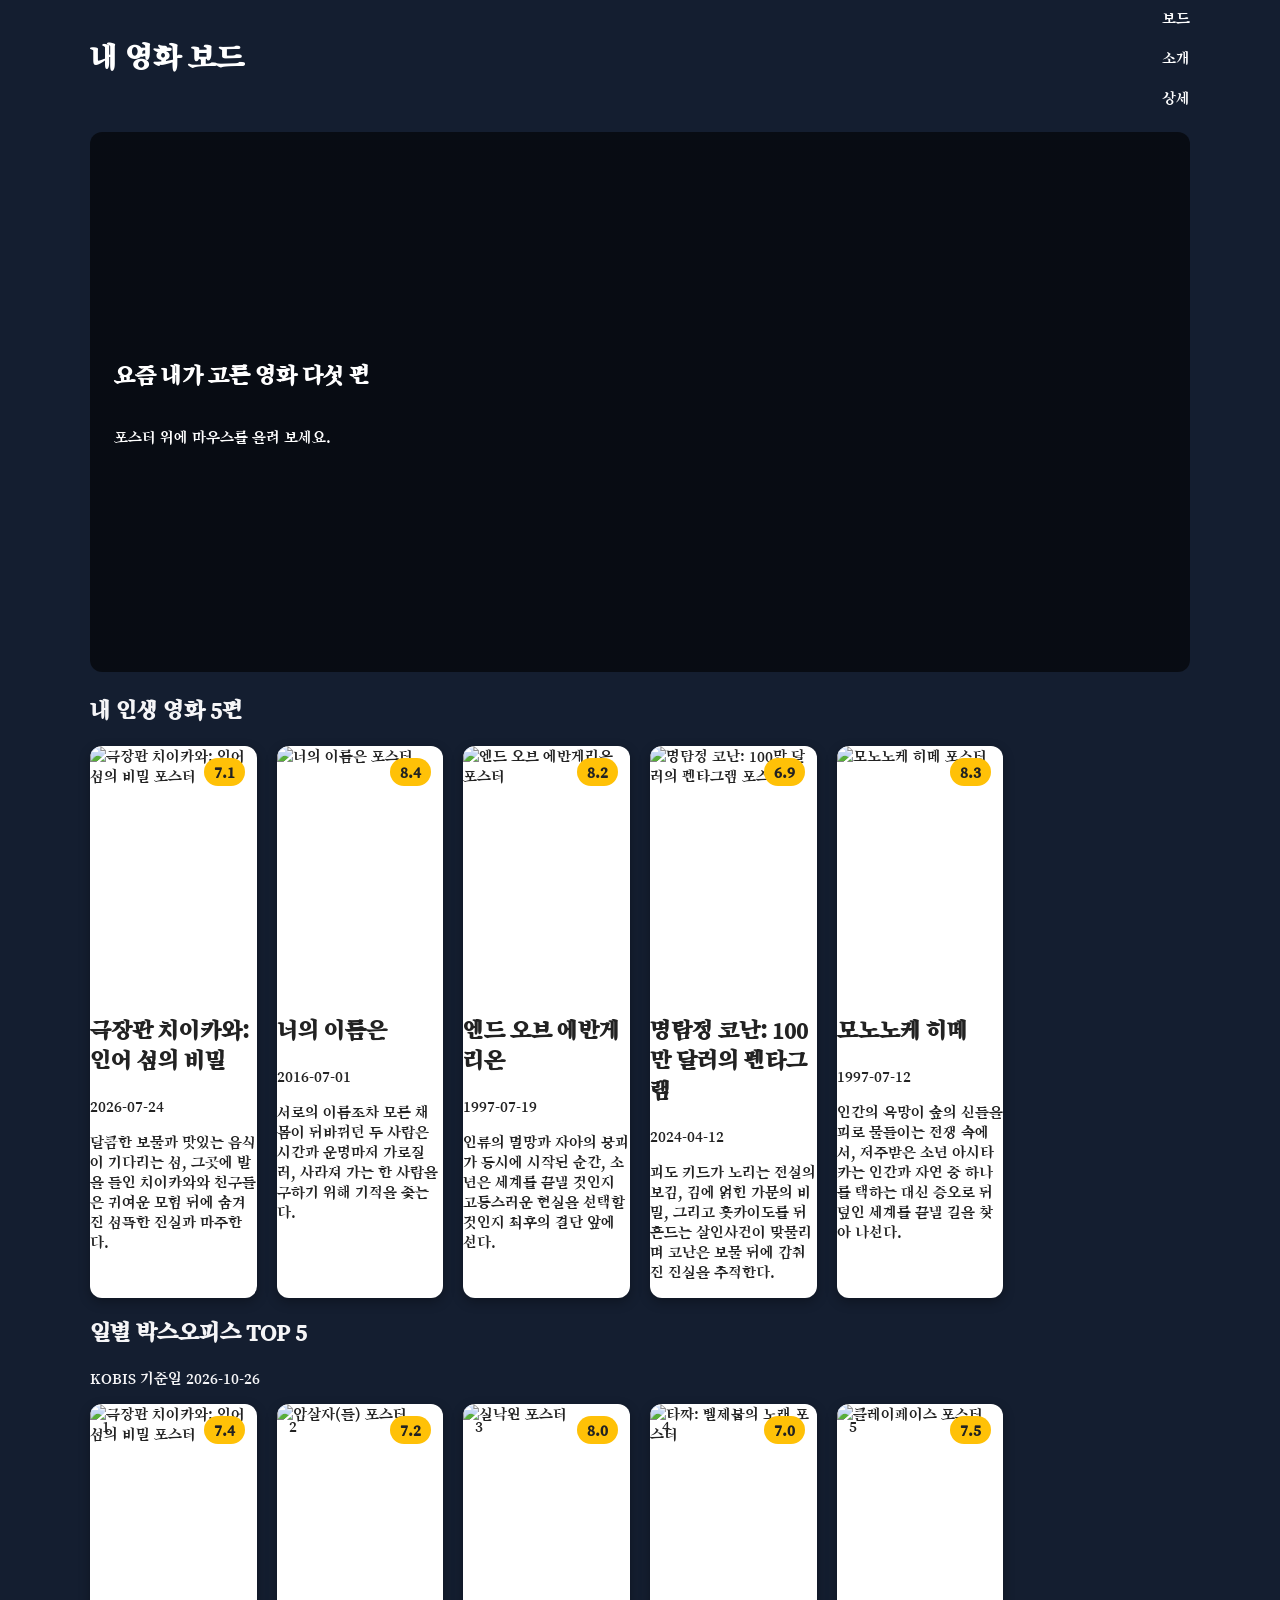
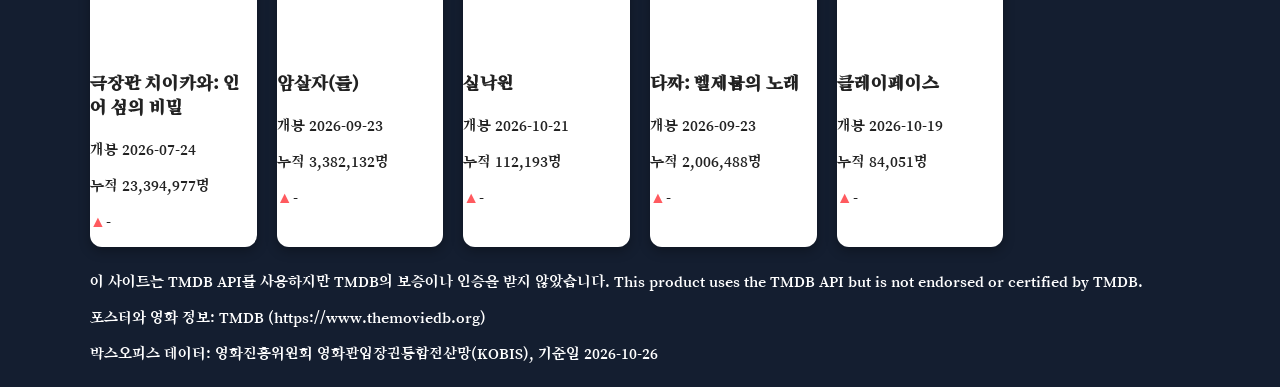
==== commit 2a60a1ae: "web-hw1" ====
--- a/index.html
+++ b/index.html
@@ -130,8 +130,9 @@
                     </div>
                 </article>
 
-                <article class="card no-poster">
-                    <div class="poster-fallback">실</div>
+                <article class="card">
+                    <img class="poster" src="https://image.tmdb.org/t/p/w342/wkm9BQLok7U2KihcCspCa663Qse.jpg"
+                        alt="실낙원 포스터">
                     <span class="rank">3</span>
                     <span class="badge">8.0</span>
                     <div class="info">
@@ -142,8 +143,9 @@
                     </div>
                 </article>
 
-                <article class="card no-poster">
-                    <div class="poster-fallback">타</div>
+                <article class="card">
+                    <img class="poster" src="https://image.tmdb.org/t/p/w342/w5OX3u2SpMVRU0sol0mtIaf4LSI.jpg"
+                        alt="타짜: 벨제붑의 노래 포스터">
                     <span class="rank">4</span>
                     <span class="badge">7.0</span>
                     <div class="info">
@@ -154,8 +156,9 @@
                     </div>
                 </article>
 
-                <article class="card no-poster">
-                    <div class="poster-fallback">클</div>
+                <article class="card">
+                    <img class="poster" src="https://image.tmdb.org/t/p/w342/LSGpoSAlitss0KOvVakkeUToZo.jpg"
+                        alt="클레이페이스 포스터">
                     <span class="rank">5</span>
                     <span class="badge">7.5</span>
                     <div class="info">
--- a/style.css
+++ b/style.css
@@ -116,7 +116,7 @@
 
 .board {
     display: grid;
-    grid-template-columns: repeat(2, 1fr), repeat(4, 1fr);
+    grid-template-columns: repeat(2, 1fr) repeat(4, 1fr);
     gap: var(--gap);
 }
 
